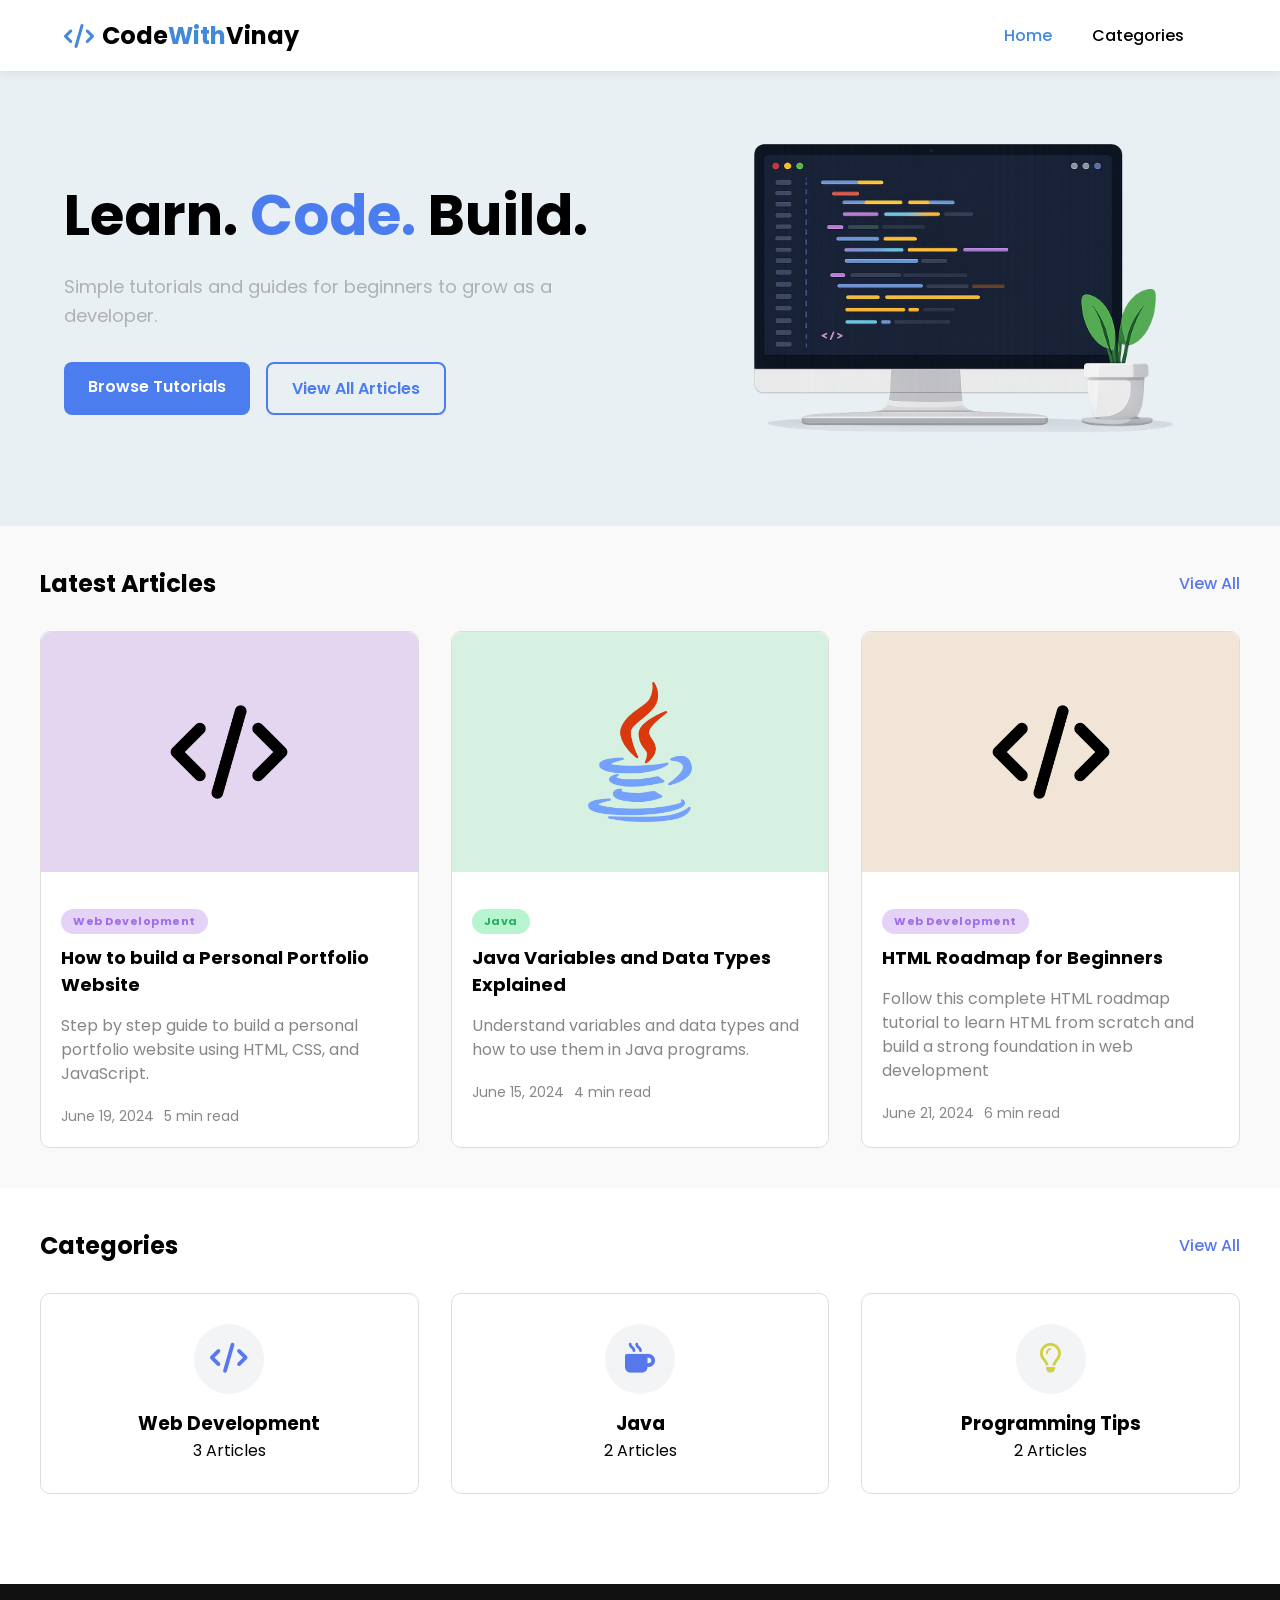
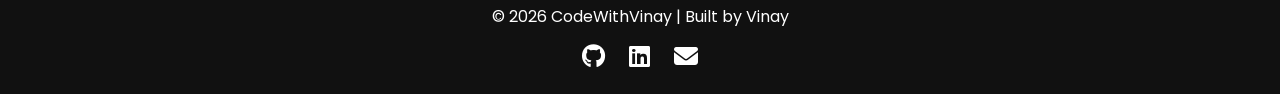
==== index.html @ 395d6315 "Add files via upload" ====
<!DOCTYPE html>
<html lang="en">

<head>
    <meta charset="UTF-8">
    <meta name="viewport" content="width=device-width, initial-scale=1.0">

    <!-- Primary SEO -->
    <title>CodeWithVinay | Learn Web Development & Java for Beginners</title>

    <meta name="description"
        content="Learn Web Development, Java, and Programming Tips with beginner-friendly tutorials, guides, and coding articles on CodeWithVinay.">

    <meta name="keywords"
        content="CodeWithVinay, web development tutorials, HTML tutorials, CSS tutorials, Java tutorials, programming blog, coding for beginners, JavaScript tutorials">

    <meta name="author" content="Vinay Kumar">

    <!-- Search Engine -->
    <meta name="robots" content="index, follow">

    <!-- Open Graph (Facebook, LinkedIn, WhatsApp) -->
    <meta property="og:title"
        content="CodeWithVinay | Learn Web Development & Java for Beginners">

    <meta property="og:description"
        content="Simple coding tutorials and programming guides for beginners. Learn HTML, CSS, JavaScript, Java, and more.">

    <meta property="og:type" content="website">

    <meta property="og:url" content="https://codewithvinay.github.io/">

    <meta property="og:image"
        content="https://codewithvinay.github.io/images/preview-image.png">

    <meta property="og:site_name" content="CodeWithVinay">

    <!-- Twitter Card -->
    <meta name="twitter:card" content="summary_large_image">

    <meta name="twitter:title"
        content="CodeWithVinay | Learn Web Development & Java for Beginners">

    <meta name="twitter:description"
        content="Beginner-friendly tutorials on Web Development, Java, and Programming.">

    <meta name="twitter:image"
        content="https://codewithvinay.github.io/images/preview-image.png">

    <!-- Canonical URL -->
    <link rel="canonical" href="https://codewithvinay.github.io/">

    <!-- Favicon -->
    <link rel="icon" type="image/png" href="favicon.png">

    <link rel="stylesheet" href="home.css">

    <link rel="stylesheet"
        href="https://cdnjs.cloudflare.com/ajax/libs/font-awesome/6.7.2/css/all.min.css">

    <link href="https://fonts.googleapis.com/css2?family=Poppins:wght@300;400;500;600;700&display=swap"
        rel="stylesheet">
</head>

<body>



      <!-- Navigation Bar-->
  <nav class="navbar">

    <!-- Logo -->
    <div class="logo-container">
      <i class="fa-solid fa-code accent-icon"></i>
      <span>Code</span><span class="accent">With</span><span>Vinay</span>
    </div>

    <!-- Navigation Links -->
    <ul class="nav-links">
      <div class="close-menu" id="close-menu">
            ✖
        </div>
      <li><a href="home.html" id="home-link">Home</a></li>
            <li class="dropdown">
                <a href="#">Categories</a>

                <ul class="dropdown-menu">
                    <li><a href="web_category.html">Web Development</a></li>
                    <li><a href="java_category.html">Java</a></li>
                    <li><a href="tips_category.html">Programming Tips</a></li>
                </ul>
            </li>
    </ul>


    <!-- HAMBURGER -->
    <div class="menu-toggle" id="menu-toggle">
        ☰
    </div>
  </nav>

    <!-- Hero Section -->
    <section class="hero-section">

        <!-- Left Area -->
        <div class="hero-content">
            <h1> Learn. <span>Code.</span> Build.</h1>

            <p>Simple tutorials and guides for beginners to grow as a developer.</p>

            <div class="links">
                <a href="#" class="btn-tutorials">Browse Tutorials</a>
                <a href="articles.html" class="btn-articles">View All Articles</a>
            </div>
        </div>

        <!-- Right Area -->
        <div class="hero-image">
            <img src="hero-image.png" alt="Computer">
        </div>
    </section>


    <!-- Articles -->

    <section class="Articles">

        <div class="titles">
            <h2>Latest Articles</h2>
            <a href="articles.html">View All</a>
        </div>

        <div class="articles-card">

            <div class="card-content">
                <div class="card-image  web-i">
                    <img src="html.png">
                </div>
                <div class="card-text">
                    <div class="category web-development">Web Development</div>
                    <a href="personal_portfolio.html">
                        <h3 class="card-title">How to build a Personal Portfolio Website</h3>
                    </a>
                    <p class="card-description">Step by step guide to build a personal portfolio website using HTML,
                        CSS, and JavaScript.</p>
                    <div class="article-info">
                        <span class="author">June 19, 2024</span>
                        <span class="date">5 min read</span>
                    </div>
                </div>
            </div>

            <div class="card-content">
                <div class="card-image java-i">
                    <img src="java.png">
                </div>
                <div class="card-text">
                    <div class="category java">Java</div>
                    <a href="java_variables.html"><h3 class="card-title">Java Variables and Data Types Explained</h3></a>
                    <p class="card-description">Understand variables and data types and how to use them in Java
                        programs.</p>
                    <div class="article-info">
                        <span class="author">June 15, 2024</span>
                        <span class="date">4 min read</span>
                    </div>
                </div>
            </div>

            <div class="card-content">
                <div class="card-image android-i">
                    <img src="html.png">
                </div>
                <div class="card-text">
                    <div class="category web-development">Web Development</div>
                    <a href="html_roadmap.html"><h3 class="card-title">HTML Roadmap for Beginners</h3></a>
                    <p class="card-description">Follow this complete HTML roadmap tutorial to learn HTML from scratch and build a strong foundation in web development</p>
                    <div class="article-info">
                        <span class="author">June 21, 2024</span>
                        <span class="date">6 min read</span>
                    </div>
                </div>
            </div>

        </div>
    </section>

    <!-- Categories -->
    <section class="categories-section">

        <div class="category-titles">
            <h2>Categories</h2>
            <a href="articles.html">View All</a>
        </div>

        <div class="categories-card">
            <div class="category-content">
                <div class="icon"><a href=""><i class="fa-solid fa-code"></i></a></div>
                <div class="category-text">
                    <a href="web_category.html">
                        <h3 class="category-title ">Web Development</h3>
                    </a>
                    <p>3 Articles </p>
                </div>
            </div>

            <div class="category-content">
                <div class="icon java-icon"><a href=""><i class="fa-solid fa-mug-hot"></i></a></div>
                <div class="category-text">
                    <a href="java_category.html">
                        <h3 class="category-title ">Java</h3>
                    </a>
                    <p>2 Articles </p>
                </div>
            </div>

            <!-- <div class="category-content">
                <div class="icon"><a href=""><i class="fa-brands fa-android" id="android"></i></a></div>
                <div class="category-text">
                    <a href="">
                        <h3 class="category-title ">Android</h3>
                    </a>
                    <p>7 Articles </p>
                </div>
            </div> -->

            <div class="category-content">
                <div class="icon"><a href=""><i class="fa-regular fa-lightbulb" id="tip"></i></a></div>
                <div class="category-text">
                    <a href="tips_category.html">
                        <h3 class="category-title ">Programming Tips</h3>
                    </a>
                    <p>2 Articles </p>
                </div>
            </div>

            <!-- <div class="category-content">
                <div class="icon"><a href=""><i class="fa-brands fa-github" id="git"></i></a></div>
                <div class="category-text">
                    <a href="">
                        <h3 class="category-title ">Git & GitHub</h3>
                    </a>
                    <p>6 Articles </p>
                </div>
            </div> -->


        </div>
        </div>
    </section>


    <footer class="footer">
        <p>© 2026 CodeWithVinay | Built by Vinay</p>

        <div class="social-icons">
            <a href="#"><i class="fa-brands fa-github"></i></a>
            <a href="#"><i class="fa-brands fa-linkedin"></i></a>
            <a href="#"><i class="fa-solid fa-envelope"></i></a>
        </div>
    </footer>

    <script src="navScript.js"></script>
</body>

</html>
---- home.css ----
*{
    margin: 0;
    padding: 0;
    box-sizing: border-box;
     font-family: 'Poppins', sans-serif;
}

.navbar{
   position: sticky;
    top: 0;
    z-index: 1000;
    display: flex;
    align-items: center;
    justify-content: space-between;
    padding: 18px 64px;
     box-shadow: 0 2px 10px rgba(0,0,0,0.08);
     background-color: white;
}

.nav-links{
    display: flex;
    gap: 40px;
   margin-right: 32px;
    list-style: none;
}

.nav-links li{
   display: flex;
   align-items: center;
}

.nav-links li a{
    text-decoration: none;
    color: #000;
    font-weight: 500;
    transition: color 0.3s ease;
}

.nav-links li a:hover{
  color: #4389d9 ;
}

.logo-container{
    display: flex;
    align-items: center;
   font-weight: bold;
    font-size: 24px;
}


.accent-icon{
    color: #4389d9;
    font-weight: bold;
    margin-right: 8px;
}

.accent{
    color: #4389d9;
}

#home-link{
    color: #4389d9;
}

.search-icon {
    font-size: 18px;
    cursor: pointer;
}


.dropdown{
    position: relative;
}

.dropdown-menu{
    position: absolute;
    top: 100%;
    left: 0;

    background: white;
    min-width: 200px;

    list-style: none;
    padding: 10px 0;

    border-radius: 10px;
    box-shadow: 0 10px 25px rgba(0,0,0,0.1);

    display: none;
}

.dropdown-menu li{
    padding: 10px 20px;
}

.dropdown-menu li a{
    color: black;
    text-decoration: none;
    display: block;
}

.dropdown-menu li:hover{
    background-color: #f3f4f6;
}

.dropdown:hover .dropdown-menu{
    display: block;
}

/* Hero Section */

.hero-section{
    display: flex;
    justify-content: center;
    align-items: center;
    padding: 32px 64px;
    background-color: #e9f0f4;
}

.hero-content{
    flex: 1;

}

.hero-content h1{
    font-size: 56px;
    color: #000;
    margin-bottom: 24px;
    line-height: 1.2;
}

.hero-content h1 span{
    color: #4c7def;
}

.hero-content p{
       font-size: 18px;
  font-weight: 400;
  margin-bottom: 32px;
  color: #b0b0b0;
  line-height: 1.6;
  max-width: 520px;
}

.hero-image{
    flex: 1;
}


.hero-image img{
    width: 100%;
    max-width: 650px;
    height: auto;
}

.links{
    display: flex;
    gap: 16px;
}

.links a{
    text-decoration: none;
    font-weight: 550;
}

.btn-tutorials{
    padding: 12px 24px;
    background-color: #4c7def;
    color: #FFFFFF;
    border: none;
    border-radius: 8px;
    cursor: pointer;
    font-size: 16px;
    transition: all 0.3s ease;
}

.btn-tutorials:hover{
   background-color: transparent;
    color: #4c7def;
    border: 2px solid #4c7def;
}

.btn-articles{
    padding: 12px 24px;
    background-color: transparent;
    color: #4c7def;
    border: 2px solid #4c7def;
    border-radius: 8px;
    cursor: pointer;
    font-size: 16px;
    transition: all 0.3s ease;
}

.btn-articles:hover{
    background-color: #4c7def;
    color: #fff;
}


/* Article*/


.Articles {
  padding: 40px;
  background: #f9f9f9;
}

.titles {
  display: flex;
  flex-direction: row;
  align-items: center;
  margin-bottom: 30px;
  justify-content: space-between;
  font-weight: bold;
}

.titles a {
  color: rgb(87, 119, 237);
  text-decoration: none;
  font-weight: 500;
}

.articles-card {
  display: flex;
  justify-content: center;
  gap: 32px;
}

.card-content {
  flex: 1;
  background: white;
  border-radius: 10px;
  border: 1px solid #ddd;
   max-width: 400px;
   cursor: pointer;
    transition: all 0.25s ease;
}

.card-content:hover {
  transform: translateY(-5px);
  box-shadow: 0 10px 25px rgba(0,0,0,0.08);
}

.card-content .category {
  
  padding: 4px 12px;
  border-radius: 20px;
  font-size: 11px;
  display: inline-block;
  margin-bottom: 10px;
  font-weight: bold;
  letter-spacing: 0.5px;
}


.web-development {
  color: #a06de8;
  background-color: #e4d2f7;
}

.java {
  background-color: #b7f5d1;
  color: #27ae60;
}

.android {
  background-color: #f0e5d6;
  color: #e8b48a;
}
.card-title {
  font-size: 18px;
  margin-bottom: 16px;
  font-weight: bold;
}


.card-text a{
  text-decoration: none;
  color: #000;
}
.card-description {
  font-size: 16px;
  color: #888787;
  margin-bottom: 20px;
  font-weight: 400;
  line-height: 24px;
}

.article-info {
  display: flex;
  gap: 10px;
  font-size: 14px;
  color: #888;
  margin-top: auto;
}


.card-image {
  height: 240px;
  border-top-left-radius: 10px;
border-top-right-radius: 10px;
  
  margin-bottom: 15px;
    background-color: #e4d6f0;
  display: flex;
  justify-content: center;
  align-items: center;
  object-fit: contain;
 
}

.java-i{
   background-color: #d6f0e1;
}

.android-i{
  background-color: #f0e5d6;
}
.card-image img {
  width: 140px;
  height:auto;
  object-fit: cover;
  display: block;
}

.card-text {
  padding: 20px;
}


/* Categories*/

.categories-section{
    padding: 40px;
}

.category-titles{
      display: flex;
  flex-direction: row;
  align-items: center;
  margin-bottom: 30px;
  justify-content: space-between;
  font-weight: bold;
}

.category-titles a {
  color: rgb(87, 119, 237);
  text-decoration: none;
  font-weight: 500;
}


.categories-card{
      display: flex;
  justify-content: center;
  gap: 32px;
}
.category-content{
    display: flex;
    flex-direction: column;
    align-items: center;
    text-align: center;
    gap: 15px;

    flex: 1;
    background: white;
    border-radius: 10px;
    border: 1px solid #ddd;
    max-width: 400px;
    cursor: pointer;
    transition: all 0.25s ease;
    padding: 30px 20px;
}

.category-content:hover{
   transform: translateY(-5px);
  box-shadow: 0 10px 25px rgba(0,0,0,0.08);
}
.icon {
    width: 70px;
    height: 70px;
    border-radius: 50%;
    background: #f3f4f6;

    display: flex;
    justify-content: center;
    align-items: center;
}

.icon i {
    font-size: 30px;
    color: #5777ed;
}

#git{
  color: black;
}

#tip{
  color: rgb(208, 208, 70);
}

#android{
  color: rgb(2, 163, 2);
}

#java{
  color: orange;
}

.footer {
    background-color: #111;
    color: white;
    padding: 20px;
    text-align: center;
    margin-top: 50px;
}

.social-icons {
    margin-top: 10px;
}



.social-icons a {
    color: #fff;          /* icon color */
    font-size: 24px;
    margin: 0 10px;
    text-decoration: none;
    transition: 0.3s;
}

.social-icons a:hover {
    color: #3b82f6; /* hover color */
    transform: scale(1.2);
}

.category-text a{
  color: #000;
  text-decoration: none;
}

































/* ===================================
   TABLETS
=================================== */
@media (max-width: 992px) {

    .navbar {
        padding: 18px 32px;
    }

    .hero-section {
        flex-direction: column;
        text-align: center;
        padding: 40px 32px;
        gap: 40px;
    }

    .hero-content p {
        max-width: 100%;
    }

    .hero-image img {
        max-width: 500px;
    }

    .articles-card,
    .categories-card {
        flex-wrap: wrap;
        justify-content: center;
    }

    .card-content,
    .category-content {
        max-width: 100%;
    }
}


/* ===================================
   MOBILE
=================================== */
@media (max-width: 768px) {

    .navbar {
        padding: 16px 20px;
        flex-wrap: wrap;
        gap: 15px;
    }

    .hero-section {
        flex-direction: column;
        text-align: center;
        padding: 32px 20px;
        gap: 30px;
    }

    .hero-content h1 {
        font-size: 40px;
    }

    .hero-content p {
        font-size: 16px;
        max-width: 100%;
    }

    .hero-image img {
        max-width: 350px;
    }

    .links {
        justify-content: center;
        flex-wrap: wrap;
    }

    .Articles,
    .categories-section {
        padding: 20px;
    }

    .titles,
    .category-titles {
        flex-direction: column;
        gap: 10px;
        text-align: center;
    }

    .articles-card,
    .categories-card {
        flex-direction: column;
        align-items: center;
    }

    .card-content,
    .category-content {
        width: 100%;
        max-width: 500px;
    }

    .card-image {
        height: 200px;
    }

    .card-image img {
        width: 120px;
    }

    .nav-links {
        z-index: 1001;
    }
}


/* ===================================
   SMALL PHONES
=================================== */
@media (max-width: 480px) {

    .navbar {
        padding: 14px 16px;
    }

    .logo-container {
        font-size: 20px;
    }

    .hero-section {
        padding: 24px 16px;
    }

    .hero-content h1 {
        font-size: 32px;
    }

    .hero-content p {
        font-size: 15px;
    }

    .hero-image img {
        max-width: 280px;
    }

    .links {
        flex-direction: column;
        width: 100%;
    }

    .btn-tutorials,
    .btn-articles {
        width: 100%;
        text-align: center;
    }

    .Articles,
    .categories-section {
        padding: 16px;
    }

    .card-text {
        padding: 16px;
    }

    .card-title {
        font-size: 17px;
    }

    .card-description {
        font-size: 14px;
    }

    .icon {
        width: 60px;
        height: 60px;
    }

    .icon i {
        font-size: 26px;
    }

    .footer {
        padding: 16px;
    }
}


/* ===================================
   MOBILE NAVIGATION
=================================== */

.menu-toggle,
.close-menu {
    display: none;
}

@media (max-width: 768px) {

    .menu-toggle {
        display: block;
        font-size: 30px;
        cursor: pointer;
    }

    .search-icon {
        display: none;
    }

    .nav-links {
        position: fixed;
        top: 0;
        right: -250px;
        width: 250px;
        height: 100vh;
        background: white;

        display: flex;
        flex-direction: column;
        align-items: flex-end;
        justify-content: flex-start;

        gap: 30px;
        padding: 30px;

        transition: right 0.3s ease;
        box-shadow: -2px 0 10px rgba(0,0,0,0.1);
    }

    .nav-links.active {
        right: 0;
    }

    .close-menu {
        display: block;
        font-size: 30px;
        cursor: pointer;
        margin-bottom: 30px;
    }

    /* Fix dropdown inside mobile menu */

    .dropdown-menu {
        position: static;
        box-shadow: none;
        display: none;
        width: 100%;
    }

    .dropdown.active .dropdown-menu {
        display: block;
    }
}
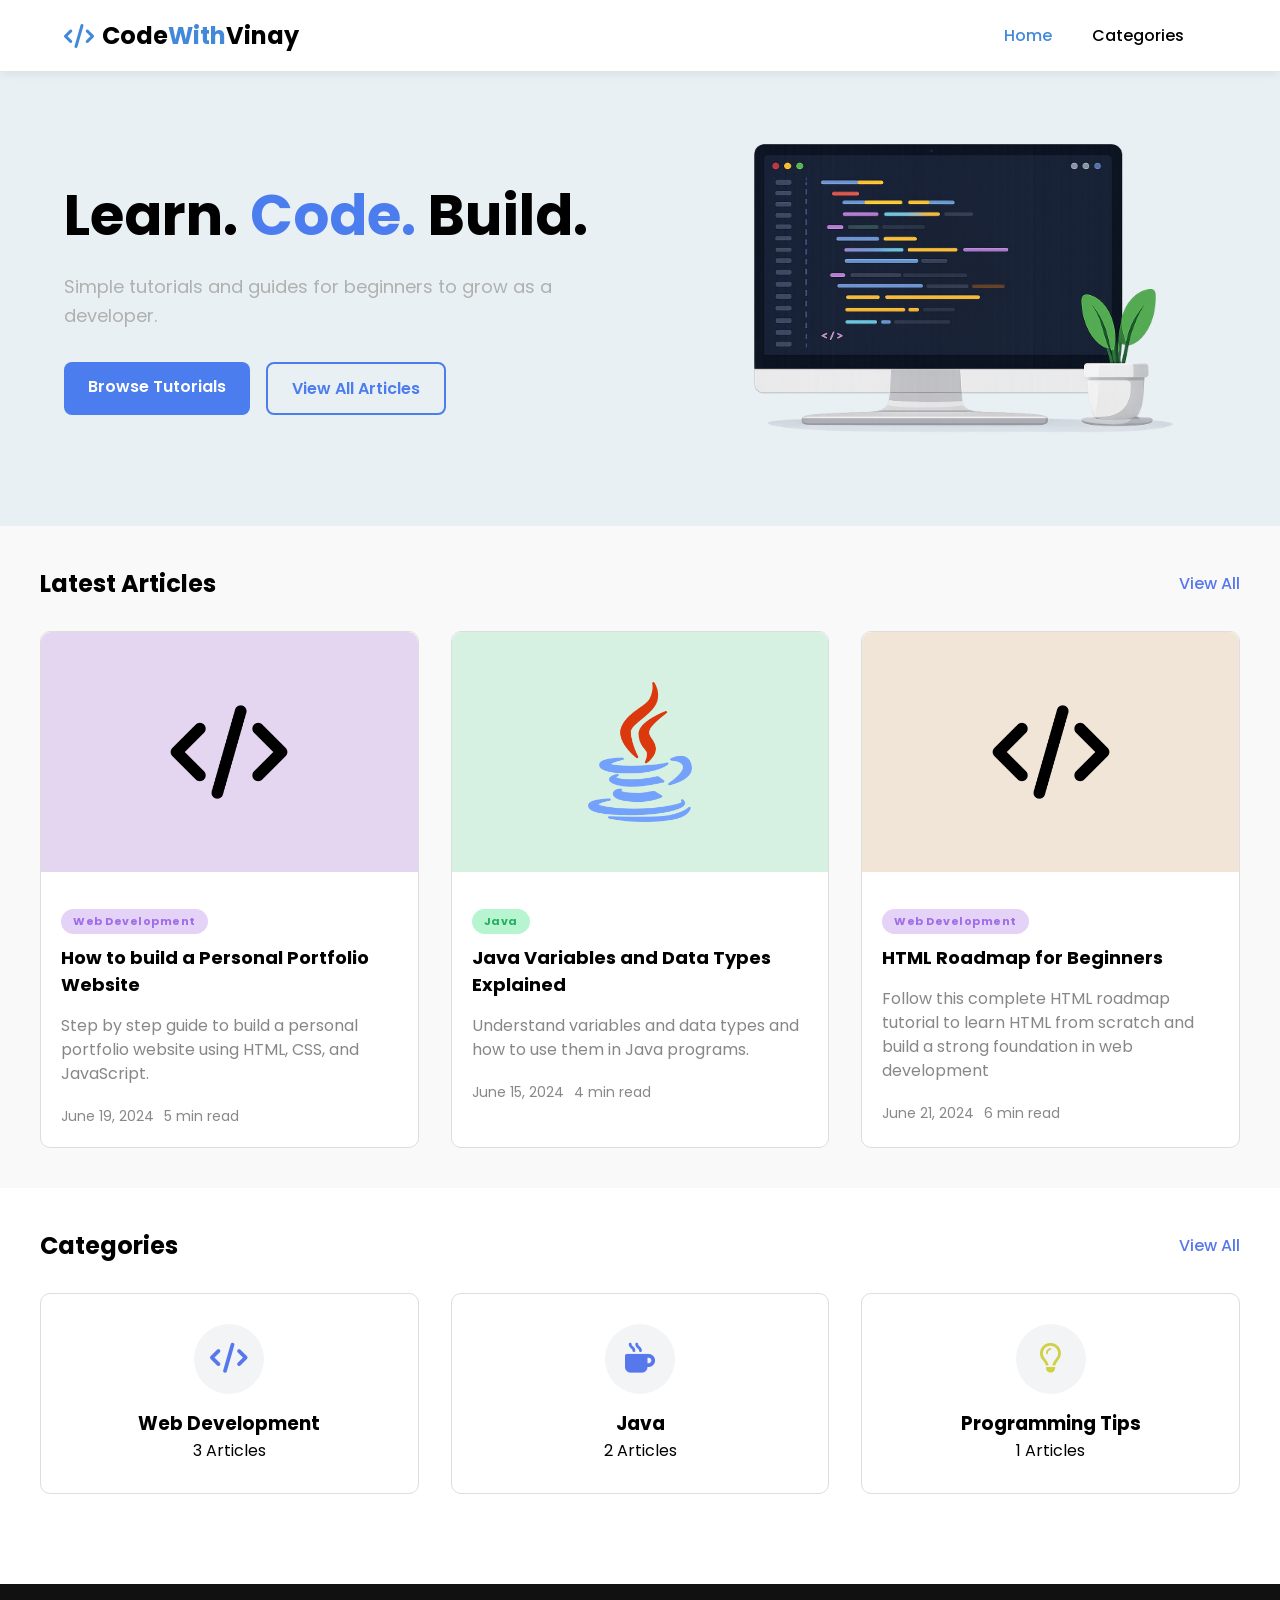
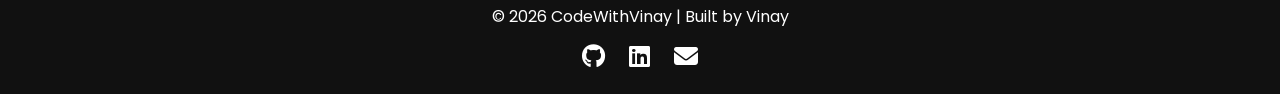
==== commit 3e61283f: "Fix HTML encoding issues in index.html" ====
--- a/index.html
+++ b/index.html
@@ -7,6 +7,17 @@
 
     <!-- Primary SEO -->
     <title>CodeWithVinay | Learn Web Development & Java for Beginners</title>
+
+
+    <!-- Google tag (gtag.js) -->
+<script async src="https://www.googletagmanager.com/gtag/js?id=G-DMEHTE1364"></script>
+<script>
+  window.dataLayer = window.dataLayer || [];
+  function gtag(){dataLayer.push(arguments);}
+  gtag('js', new Date());
+
+  gtag('config', 'G-DMEHTE1364');
+</script>
 
     <meta name="description"
         content="Learn Web Development, Java, and Programming Tips with beginner-friendly tutorials, guides, and coding articles on CodeWithVinay.">
@@ -229,7 +240,7 @@
                     <a href="tips_category.html">
                         <h3 class="category-title ">Programming Tips</h3>
                     </a>
-                    <p>2 Articles </p>
+                    <p>1 Articles </p>
                 </div>
             </div>
 
@@ -262,4 +273,4 @@
     <script src="navScript.js"></script>
 </body>
 
-</html>+</html>
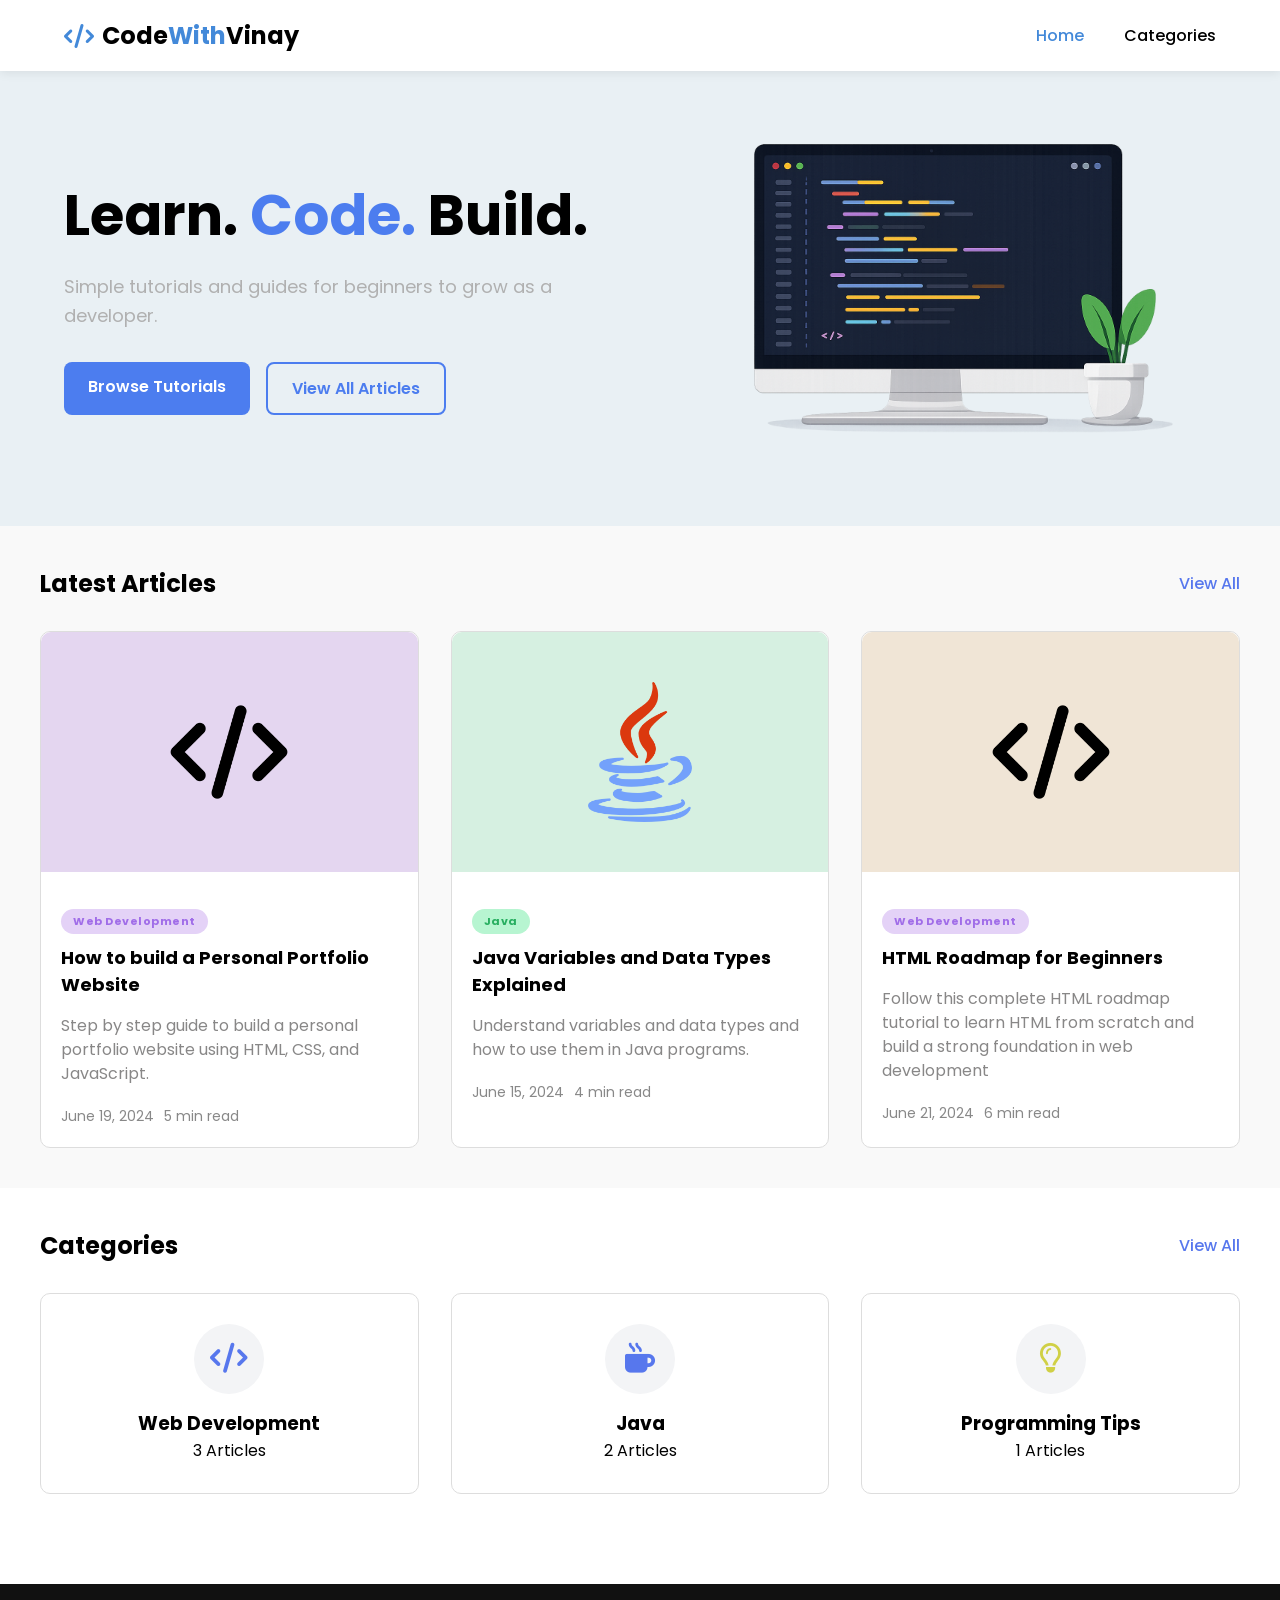
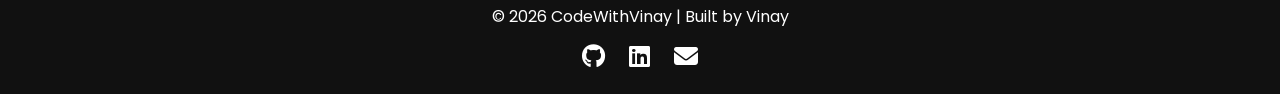
==== commit af1e1106: "Fix HTML encoding issues in index.html" ====
--- a/index.html
+++ b/index.html
@@ -93,7 +93,7 @@
         </div>
       <li><a href="home.html" id="home-link">Home</a></li>
             <li class="dropdown">
-                <a href="#">Categories</a>
+                <a href="articles.html">Categories</a>
 
                 <ul class="dropdown-menu">
                     <li><a href="web_category.html">Web Development</a></li>
--- a/home.css
+++ b/home.css
@@ -20,7 +20,6 @@
 .nav-links{
     display: flex;
     gap: 40px;
-   margin-right: 32px;
     list-style: none;
 }
 
@@ -506,6 +505,10 @@
     .category-content {
         max-width: 100%;
     }
+
+      .dropdown-menu {
+        display: none !important;
+    }
 }
 
 
@@ -580,6 +583,10 @@
     .nav-links {
         z-index: 1001;
     }
+
+      .dropdown-menu {
+        display: none !important;
+    }
 }
 
 
@@ -651,6 +658,10 @@
 
     .footer {
         padding: 16px;
+    }
+
+      .dropdown-menu {
+        display: none !important;
     }
 }
 
@@ -719,4 +730,4 @@
     .dropdown.active .dropdown-menu {
         display: block;
     }
-}+}
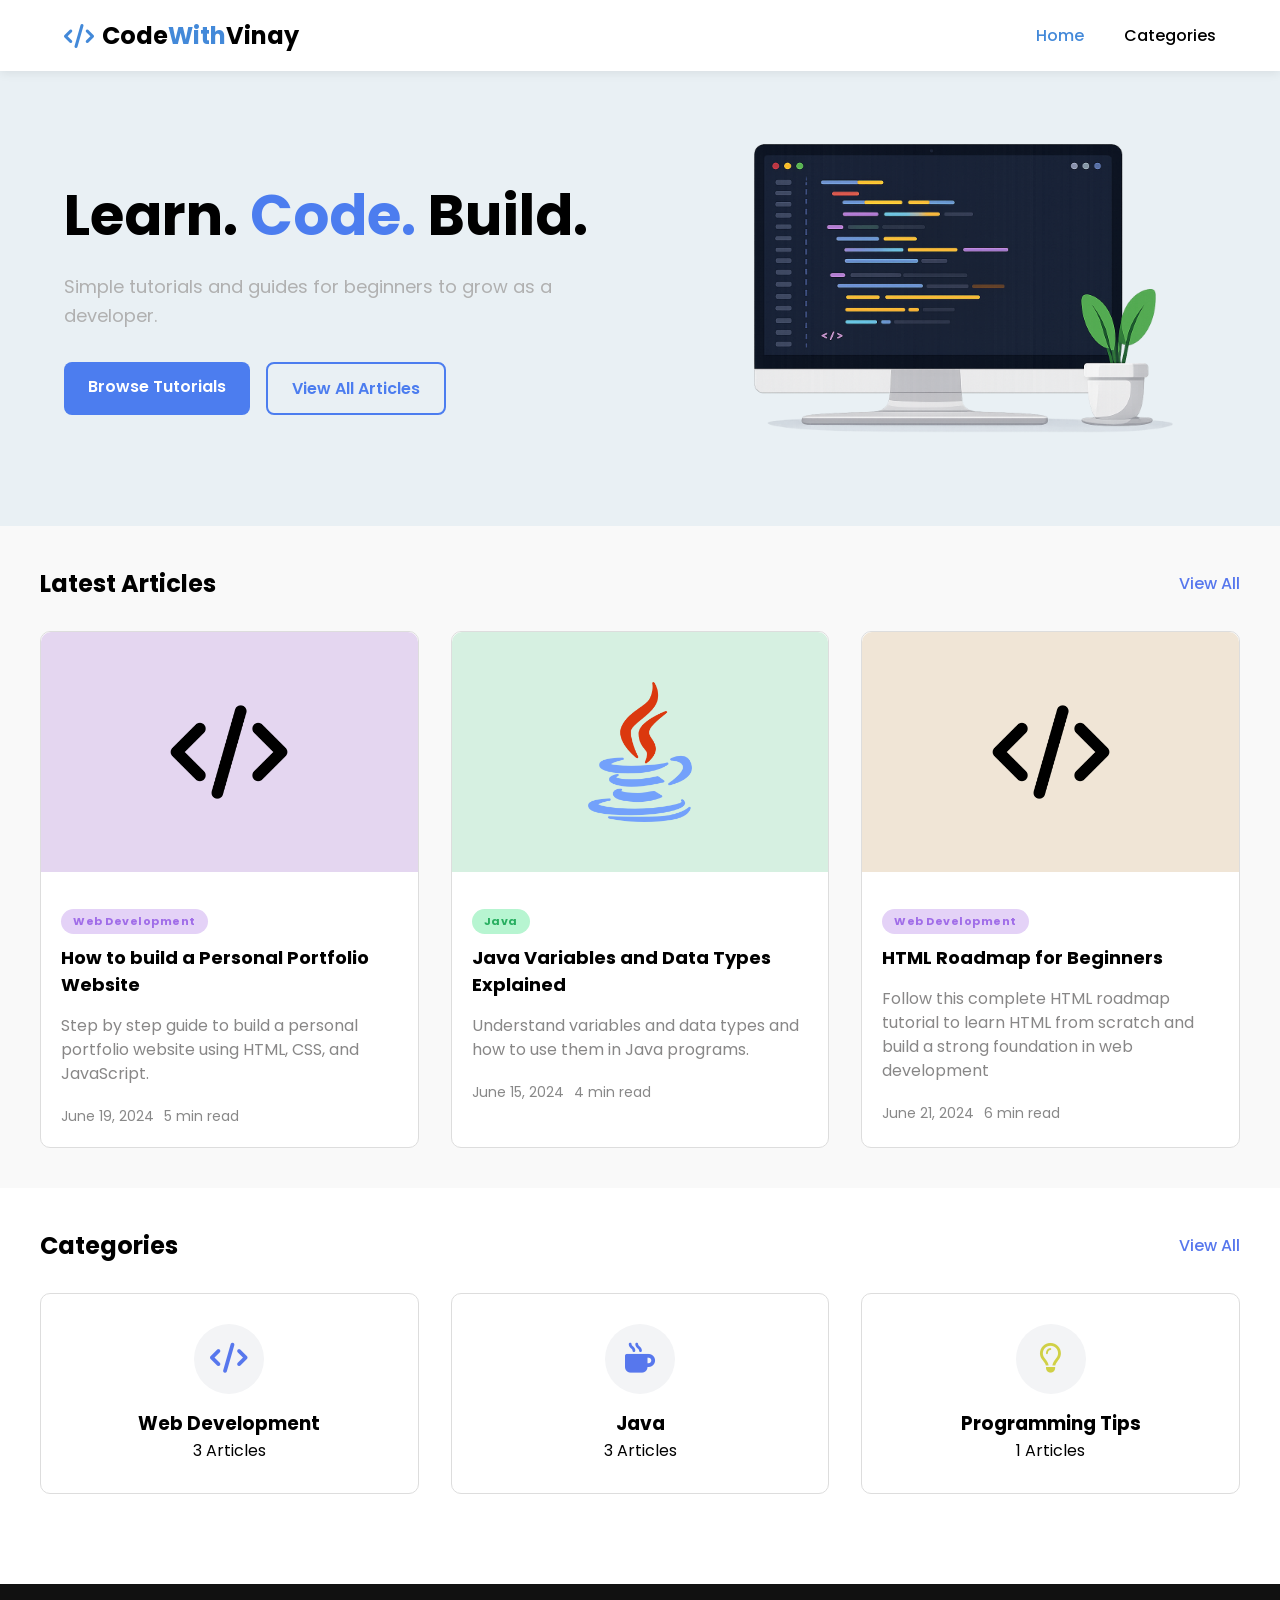
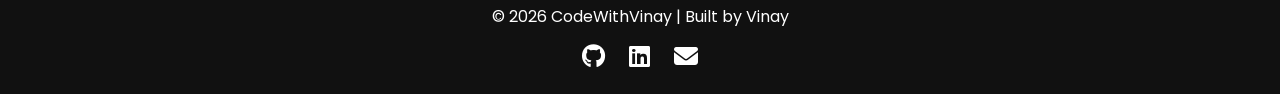
==== commit ae67e79e: "Fix HTML encoding issues in index.html" ====
--- a/index.html
+++ b/index.html
@@ -220,7 +220,7 @@
                     <a href="java_category.html">
                         <h3 class="category-title ">Java</h3>
                     </a>
-                    <p>2 Articles </p>
+                    <p>3 Articles </p>
                 </div>
             </div>
 
